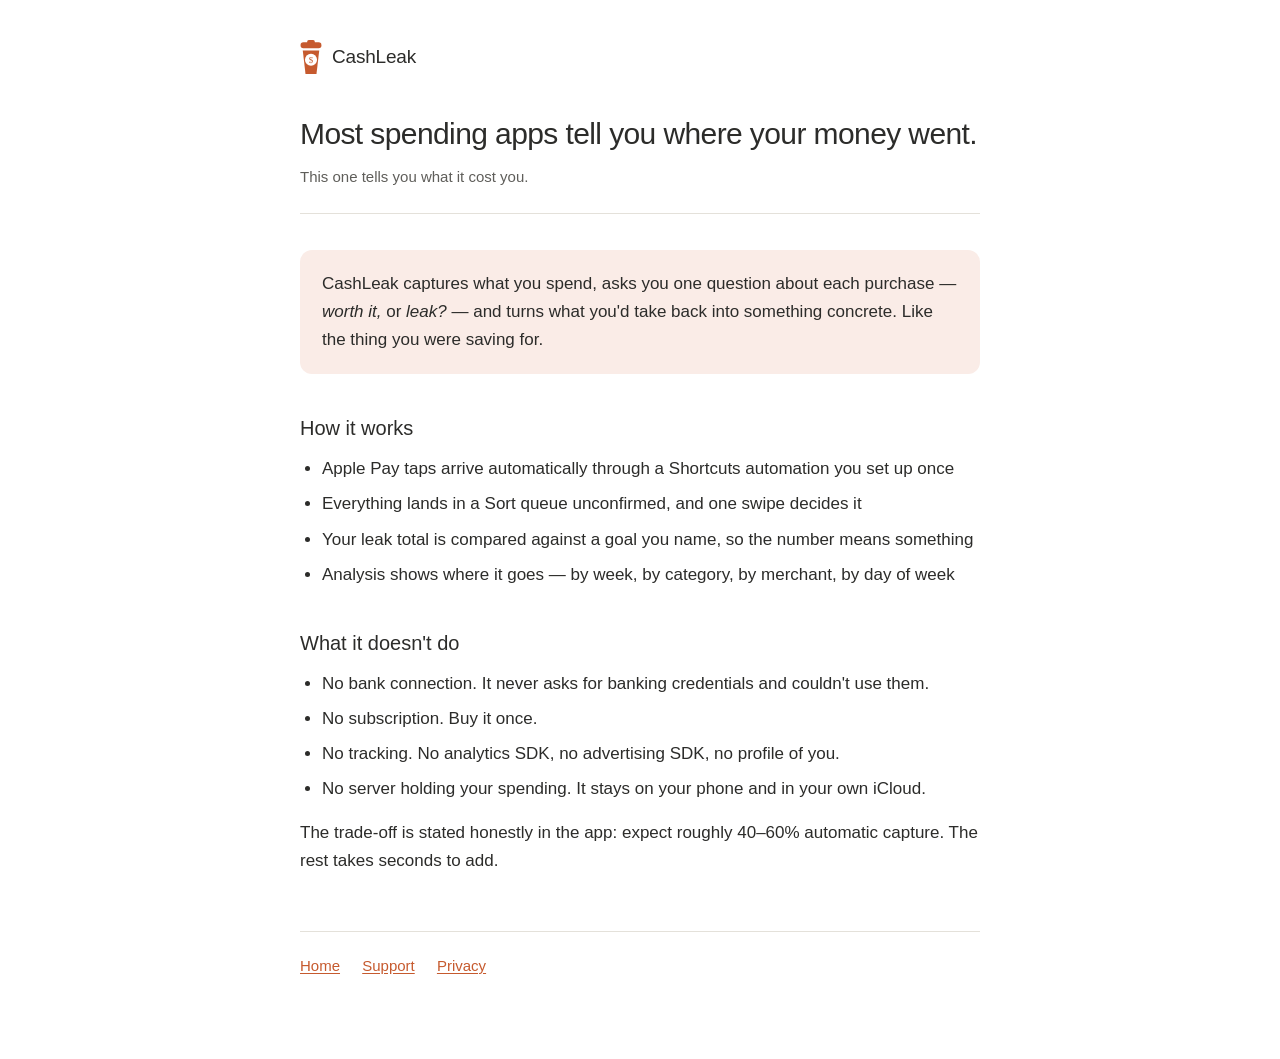
==== docs/index.html @ 2df8ec70 "Add privacy policy and support pages for GitHub Pages App Store Connect blocks review without a host" ====
<!DOCTYPE html>
<html lang="en">
<head>
<meta charset="utf-8">
<meta name="viewport" content="width=device-width, initial-scale=1">
<title>CashLeak</title>
<meta name="description" content="An iPhone spending tracker that tells you what your spending cost you, not just where it went.">
<link rel="stylesheet" href="_style.css">
</head>
<body>
<div class="wrap">

<header>
  <a class="mark" href="index.html">
    <svg viewBox="0 0 40 62" width="22" height="34" aria-hidden="true"><rect x="13" y="0" width="14" height="7" rx="3" fill="#C65A2E"/><rect x="1" y="4" width="38" height="11" rx="5" fill="#C65A2E"/><path d="M5 19 L35 19 L30 62 L10 62 Z" fill="#C65A2E"/><circle cx="20" cy="36" r="11" fill="#FFFFFF"/><text x="20" y="42" font-size="16" fill="#C65A2E" text-anchor="middle" font-family="Georgia, serif">$</text></svg>
    <span>CashLeak</span>
  </a>
  <h1>Most spending apps tell you where your money went.</h1>
  <p class="dateline">This one tells you what it cost you.</p>
</header>

<div class="lede">
  <p>CashLeak captures what you spend, asks you one question about each purchase — <em>worth it,</em> or <em>leak?</em> — and turns what you'd take back into something concrete. Like the thing you were saving for.</p>
</div>

<h2>How it works</h2>

<ul>
  <li>Apple Pay taps arrive automatically through a Shortcuts automation you set up once</li>
  <li>Everything lands in a Sort queue unconfirmed, and one swipe decides it</li>
  <li>Your leak total is compared against a goal you name, so the number means something</li>
  <li>Analysis shows where it goes — by week, by category, by merchant, by day of week</li>
</ul>

<h2>What it doesn't do</h2>

<ul>
  <li><strong>No bank connection.</strong> It never asks for banking credentials and couldn't use them.</li>
  <li><strong>No subscription.</strong> Buy it once.</li>
  <li><strong>No tracking.</strong> No analytics SDK, no advertising SDK, no profile of you.</li>
  <li><strong>No server holding your spending.</strong> It stays on your phone and in your own iCloud.</li>
</ul>

<p>The trade-off is stated honestly in the app: expect roughly 40–60% automatic capture. The rest takes seconds to add.</p>

<footer>
  <a href="index.html">Home</a>
  <a href="support.html">Support</a>
  <a href="privacy.html">Privacy</a>
</footer>

</div>
</body>
</html>
---- docs/_style.css ----
:root {
  --brand: #C65A2E;
  --ink: #2C2C2A;
  --muted: #5F5E5A;
  --line: #E4E1DA;
  --wash: #FAECE7;
  --page: #FFFFFF;
}

@media (prefers-color-scheme: dark) {
  :root {
    --brand: #F0997B;
    --ink: #F1EFE8;
    --muted: #B4B2A9;
    --line: #3A3937;
    --wash: #2A1712;
    --page: #171614;
  }
}

* { box-sizing: border-box; }

body {
  margin: 0;
  padding: 0 24px 80px;
  background: var(--page);
  color: var(--ink);
  font: 400 17px/1.65 -apple-system, BlinkMacSystemFont, "Segoe UI", Roboto, Helvetica, Arial, sans-serif;
  -webkit-text-size-adjust: 100%;
}

.wrap { max-width: 680px; margin: 0 auto; }

header {
  border-bottom: 1px solid var(--line);
  padding: 40px 0 24px;
  margin-bottom: 36px;
}

.mark {
  display: inline-flex;
  align-items: center;
  gap: 10px;
  text-decoration: none;
  color: var(--ink);
}

.mark svg { display: block; }

.mark span { font-size: 19px; font-weight: 500; letter-spacing: -0.01em; }

h1 { font-size: 30px; font-weight: 500; letter-spacing: -0.02em; margin: 26px 0 6px; }
h2 { font-size: 20px; font-weight: 500; margin: 38px 0 10px; }
h3 { font-size: 17px; font-weight: 500; margin: 26px 0 6px; }

.dateline { color: var(--muted); font-size: 15px; margin: 0; }

p { margin: 0 0 16px; }

ul { margin: 0 0 16px; padding-left: 22px; }
li { margin-bottom: 7px; }

a { color: var(--brand); text-underline-offset: 2px; }

strong { font-weight: 500; }

.lede {
  background: var(--wash);
  border-radius: 12px;
  padding: 20px 22px;
  margin: 0 0 30px;
}

.lede p:last-child { margin-bottom: 0; }

table { width: 100%; border-collapse: collapse; margin: 0 0 20px; font-size: 16px; }
th, td { text-align: left; padding: 11px 12px 11px 0; border-bottom: 1px solid var(--line); vertical-align: top; }
th { font-weight: 500; color: var(--muted); font-size: 14px; }

footer {
  border-top: 1px solid var(--line);
  margin-top: 56px;
  padding-top: 22px;
  color: var(--muted);
  font-size: 15px;
}

footer a { margin-right: 18px; }
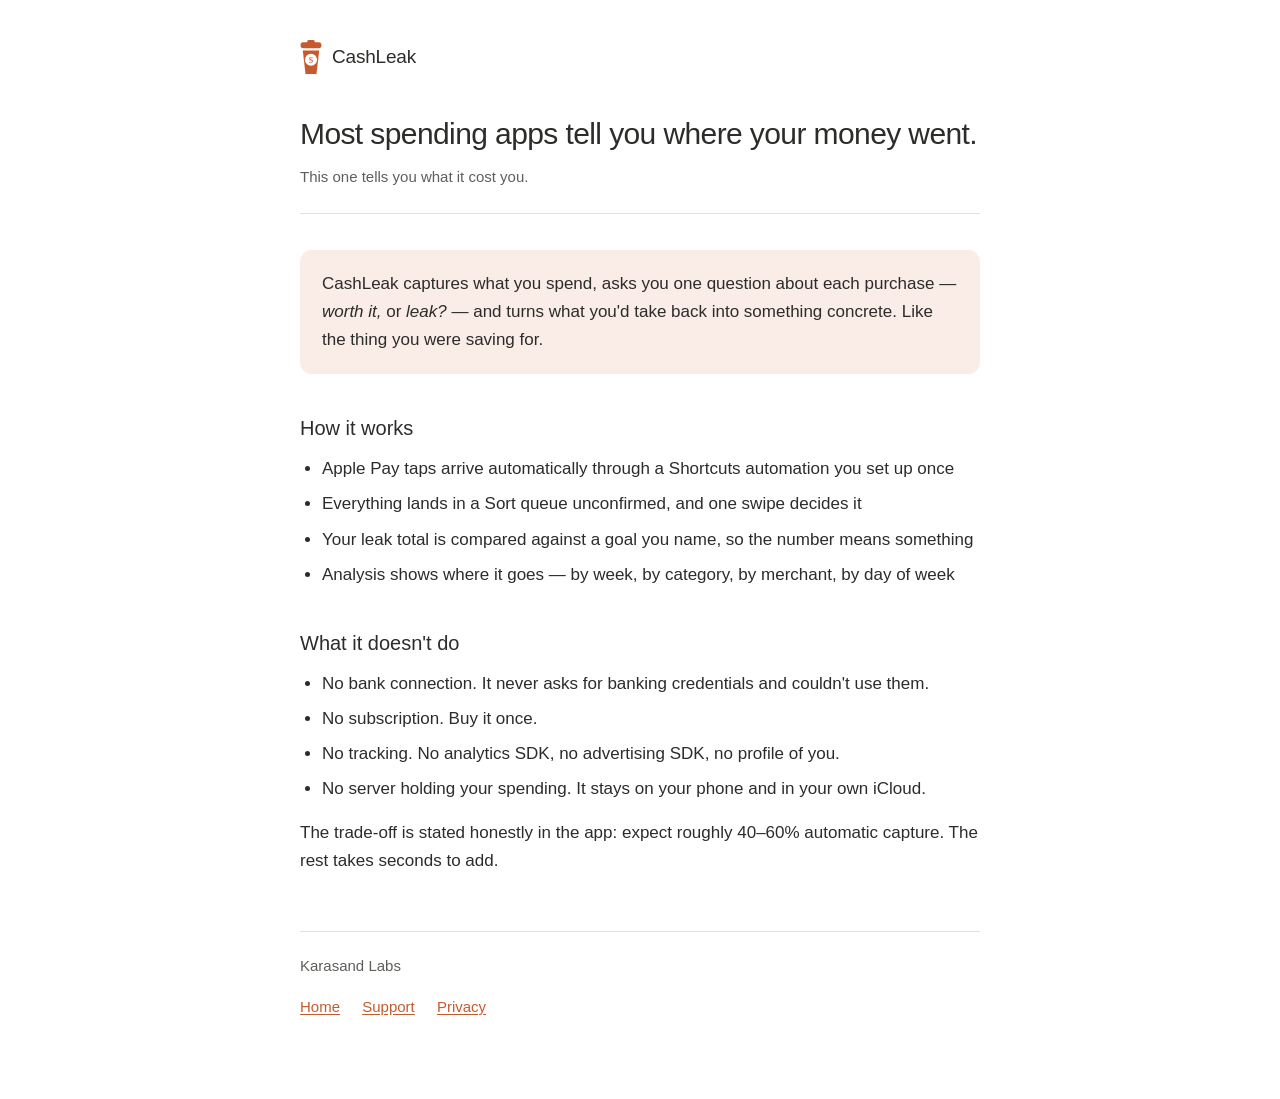
==== commit b7db02ac: "Use the Karasand Labs support addresses support@karasandlabs.com throughout, with karasandlabs@gmail" ====
--- a/docs/index.html
+++ b/docs/index.html
@@ -44,6 +44,7 @@
 <p>The trade-off is stated honestly in the app: expect roughly 40–60% automatic capture. The rest takes seconds to add.</p>
 
 <footer>
+  <p>Karasand Labs</p>
   <a href="index.html">Home</a>
   <a href="support.html">Support</a>
   <a href="privacy.html">Privacy</a>
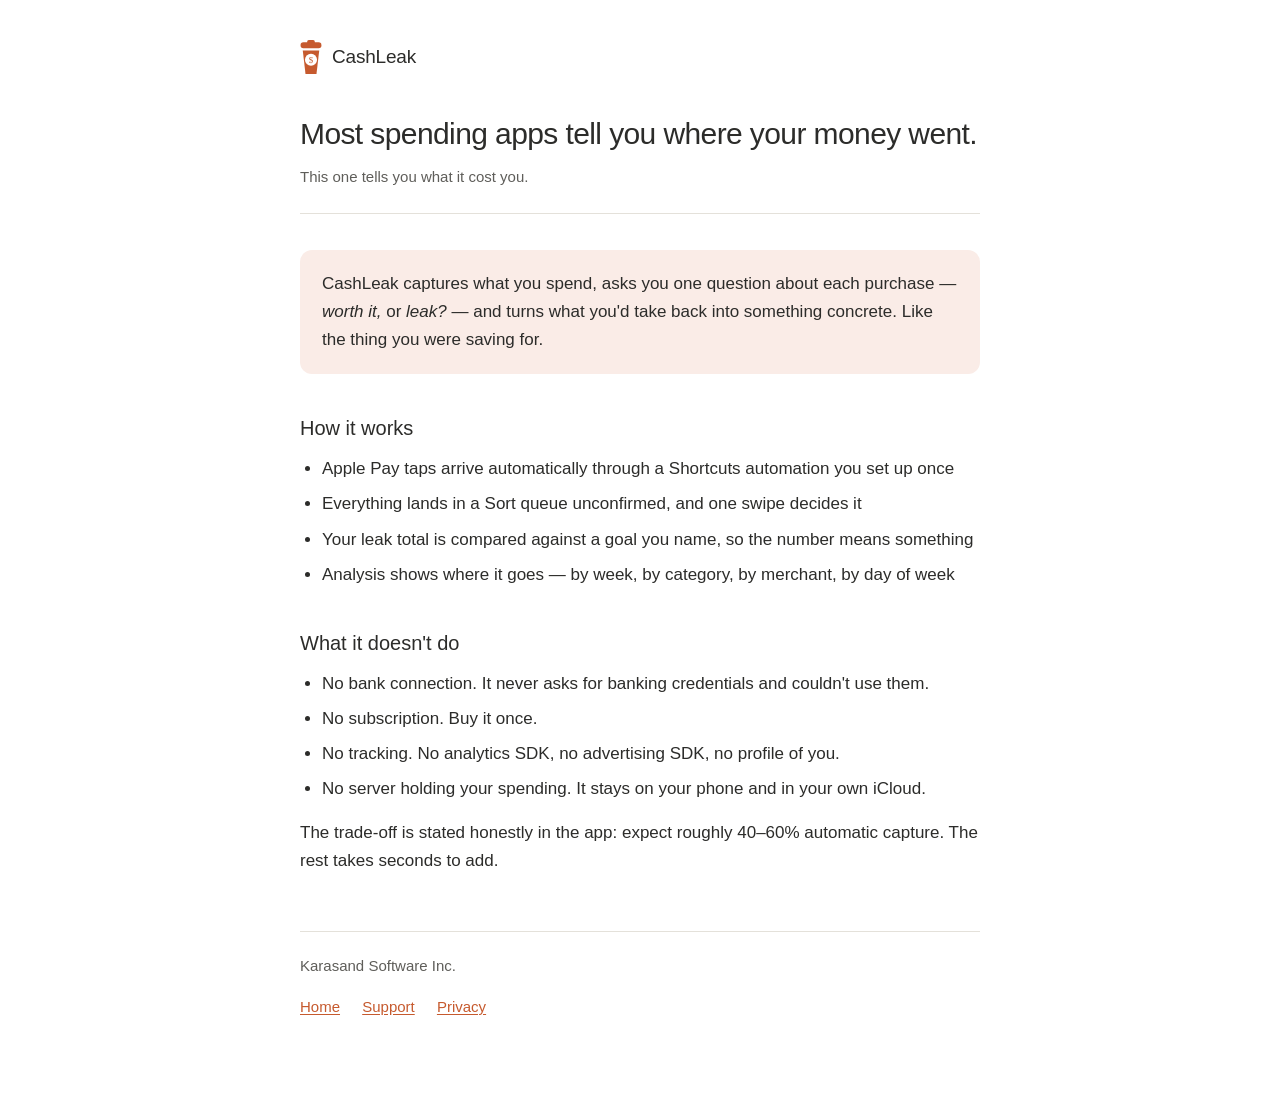
==== commit a9ac83f5: "Name the legal entity in the privacy policy karasandlabs.com's own footer reads 'Karasand Software I" ====
--- a/docs/index.html
+++ b/docs/index.html
@@ -44,10 +44,10 @@
 <p>The trade-off is stated honestly in the app: expect roughly 40–60% automatic capture. The rest takes seconds to add.</p>
 
 <footer>
-  <p>Karasand Labs</p>
+  <p>Karasand Software Inc.</p>
   <a href="index.html">Home</a>
   <a href="support.html">Support</a>
-  <a href="privacy.html">Privacy</a>
+  <a href="https://github.com/anurmamedov/cashleak/blob/main/PRIVACY.md">Privacy</a>
 </footer>
 
 </div>
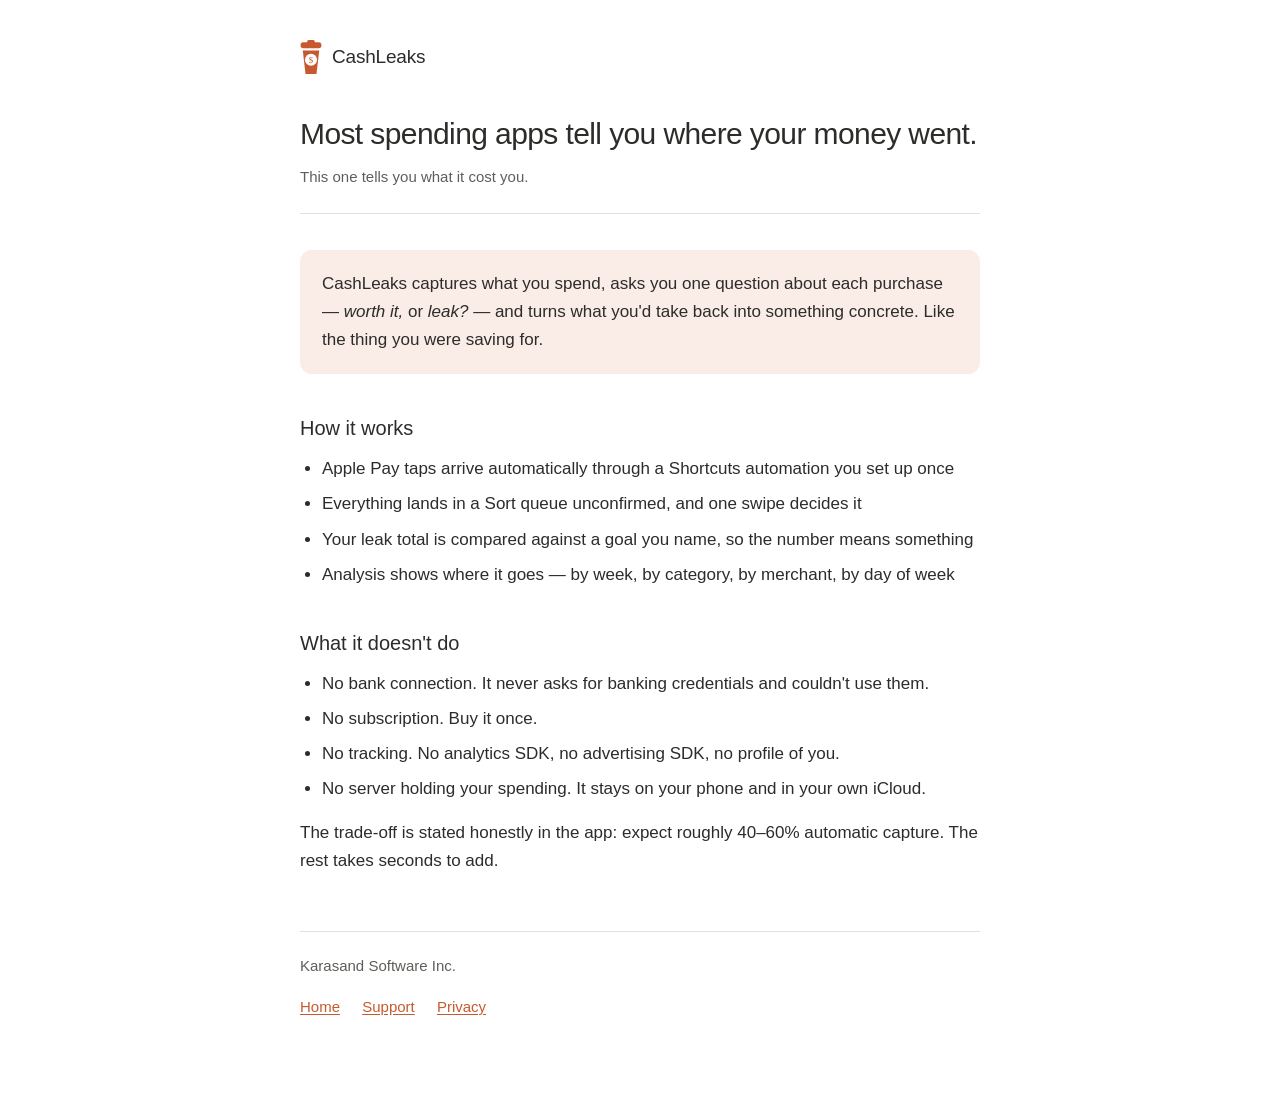
==== commit 870615dc: "Rename to CashLeaks throughout The home screen label was reading 'cashleak' — the app had no CFBundl" ====
--- a/docs/index.html
+++ b/docs/index.html
@@ -3,7 +3,7 @@
 <head>
 <meta charset="utf-8">
 <meta name="viewport" content="width=device-width, initial-scale=1">
-<title>CashLeak</title>
+<title>CashLeaks</title>
 <meta name="description" content="An iPhone spending tracker that tells you what your spending cost you, not just where it went.">
 <link rel="stylesheet" href="_style.css">
 </head>
@@ -13,14 +13,14 @@
 <header>
   <a class="mark" href="index.html">
     <svg viewBox="0 0 40 62" width="22" height="34" aria-hidden="true"><rect x="13" y="0" width="14" height="7" rx="3" fill="#C65A2E"/><rect x="1" y="4" width="38" height="11" rx="5" fill="#C65A2E"/><path d="M5 19 L35 19 L30 62 L10 62 Z" fill="#C65A2E"/><circle cx="20" cy="36" r="11" fill="#FFFFFF"/><text x="20" y="42" font-size="16" fill="#C65A2E" text-anchor="middle" font-family="Georgia, serif">$</text></svg>
-    <span>CashLeak</span>
+    <span>CashLeaks</span>
   </a>
   <h1>Most spending apps tell you where your money went.</h1>
   <p class="dateline">This one tells you what it cost you.</p>
 </header>
 
 <div class="lede">
-  <p>CashLeak captures what you spend, asks you one question about each purchase — <em>worth it,</em> or <em>leak?</em> — and turns what you'd take back into something concrete. Like the thing you were saving for.</p>
+  <p>CashLeaks captures what you spend, asks you one question about each purchase — <em>worth it,</em> or <em>leak?</em> — and turns what you'd take back into something concrete. Like the thing you were saving for.</p>
 </div>
 
 <h2>How it works</h2>
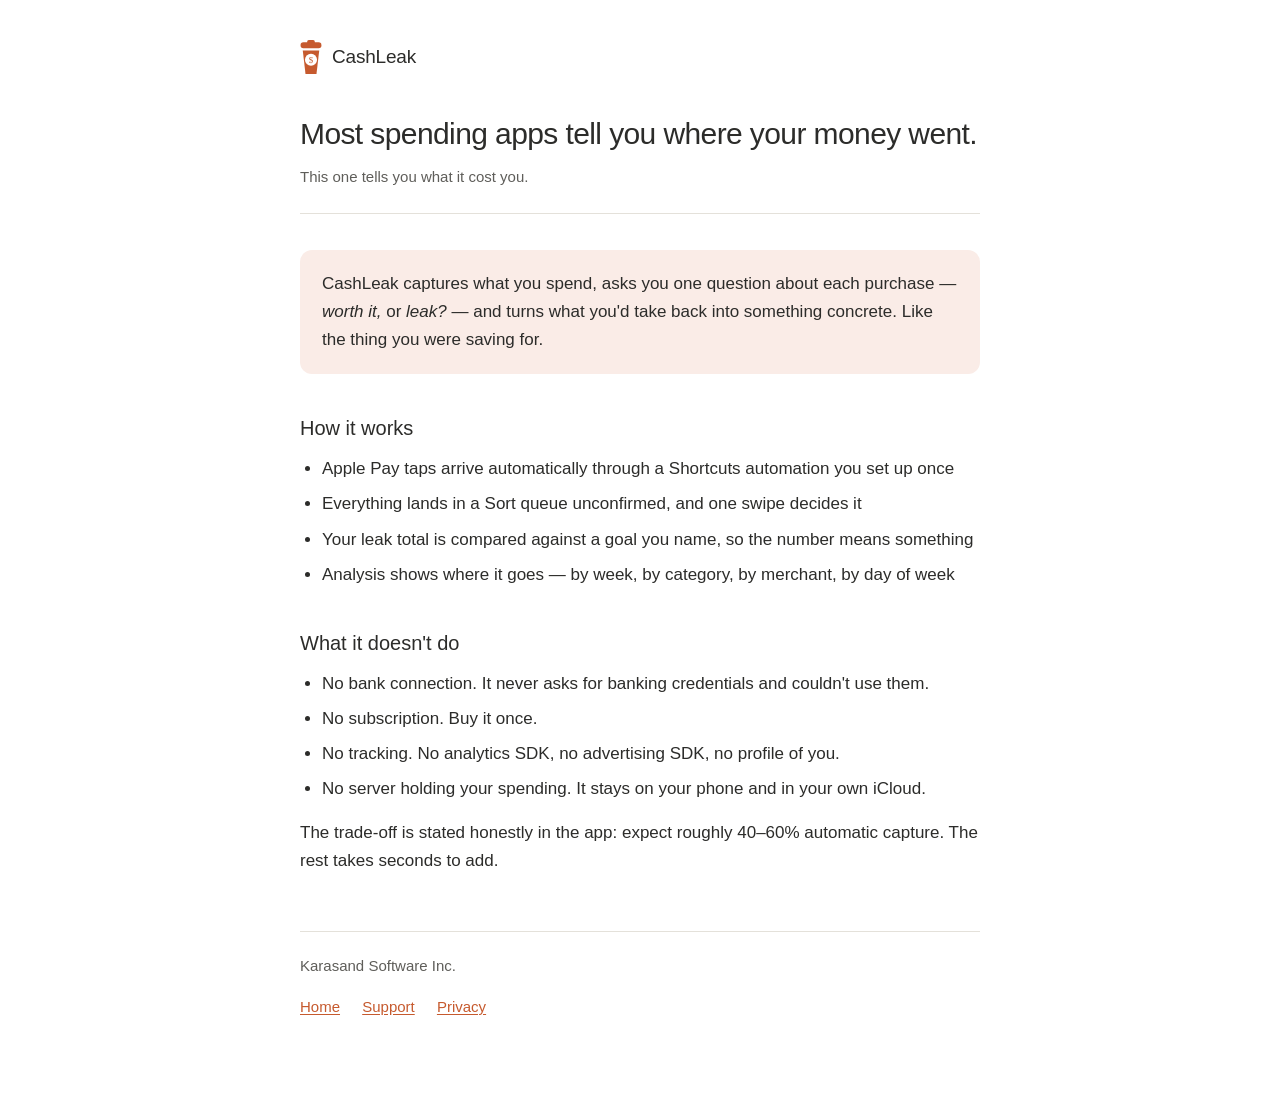
==== commit 2317a216: "Back to CashLeak, and move identifiers to the company domain Name reverts to CashLeak everywhere - d" ====
--- a/docs/index.html
+++ b/docs/index.html
@@ -3,7 +3,7 @@
 <head>
 <meta charset="utf-8">
 <meta name="viewport" content="width=device-width, initial-scale=1">
-<title>CashLeaks</title>
+<title>CashLeak</title>
 <meta name="description" content="An iPhone spending tracker that tells you what your spending cost you, not just where it went.">
 <link rel="stylesheet" href="_style.css">
 </head>
@@ -13,14 +13,14 @@
 <header>
   <a class="mark" href="index.html">
     <svg viewBox="0 0 40 62" width="22" height="34" aria-hidden="true"><rect x="13" y="0" width="14" height="7" rx="3" fill="#C65A2E"/><rect x="1" y="4" width="38" height="11" rx="5" fill="#C65A2E"/><path d="M5 19 L35 19 L30 62 L10 62 Z" fill="#C65A2E"/><circle cx="20" cy="36" r="11" fill="#FFFFFF"/><text x="20" y="42" font-size="16" fill="#C65A2E" text-anchor="middle" font-family="Georgia, serif">$</text></svg>
-    <span>CashLeaks</span>
+    <span>CashLeak</span>
   </a>
   <h1>Most spending apps tell you where your money went.</h1>
   <p class="dateline">This one tells you what it cost you.</p>
 </header>
 
 <div class="lede">
-  <p>CashLeaks captures what you spend, asks you one question about each purchase — <em>worth it,</em> or <em>leak?</em> — and turns what you'd take back into something concrete. Like the thing you were saving for.</p>
+  <p>CashLeak captures what you spend, asks you one question about each purchase — <em>worth it,</em> or <em>leak?</em> — and turns what you'd take back into something concrete. Like the thing you were saving for.</p>
 </div>
 
 <h2>How it works</h2>
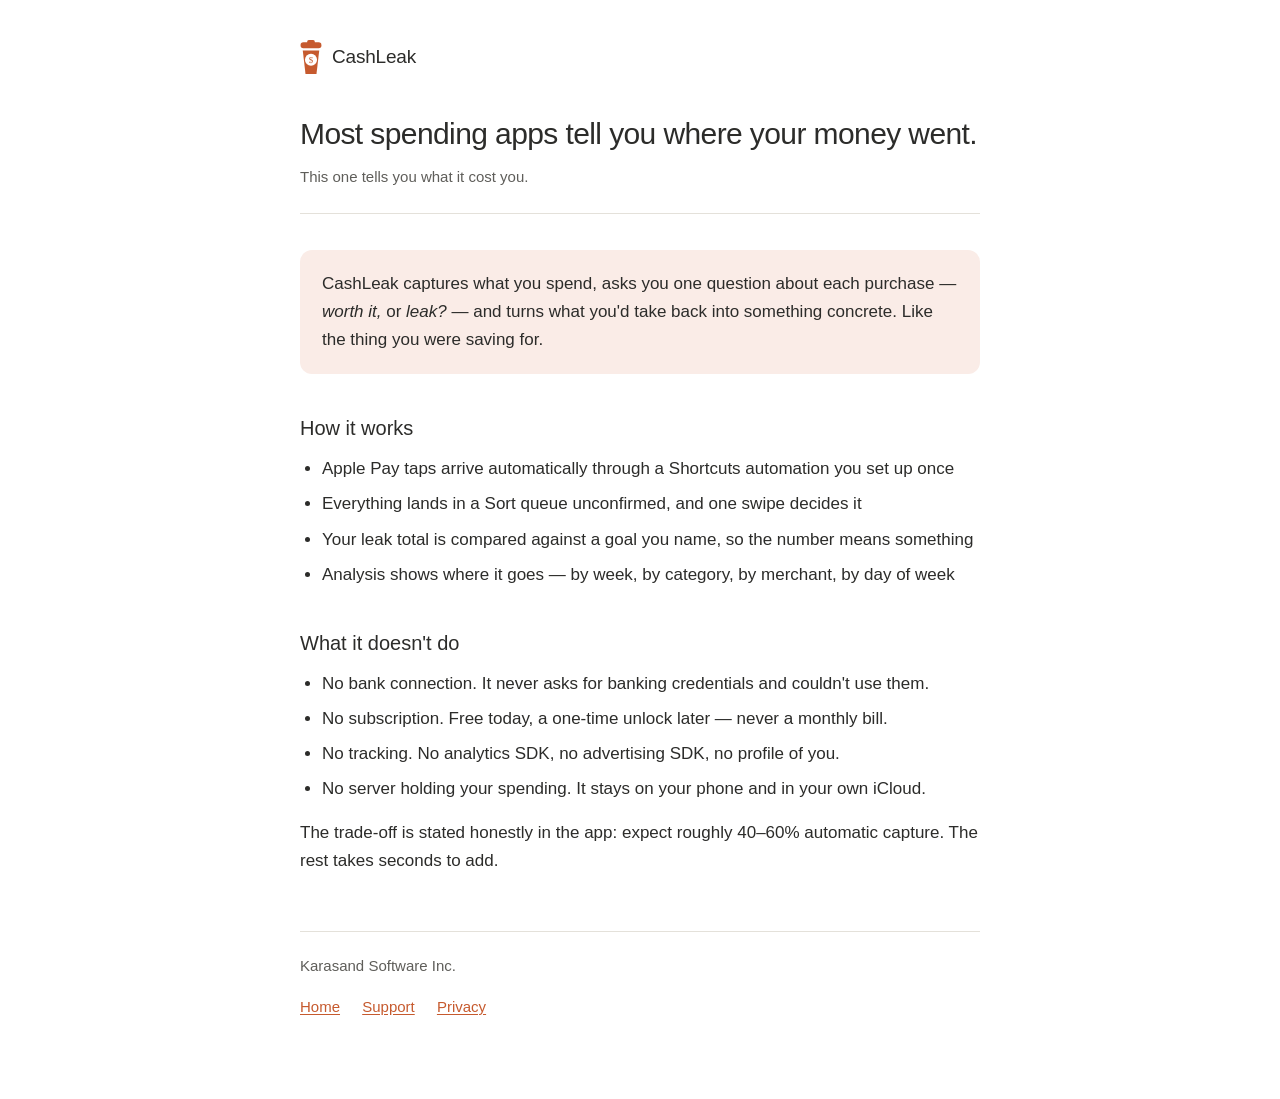
==== commit a5094f2a: "Bring every document in line with D-017 and D-018 LISTING.md still said 'There is no account to crea" ====
--- a/docs/index.html
+++ b/docs/index.html
@@ -36,7 +36,7 @@
 
 <ul>
   <li><strong>No bank connection.</strong> It never asks for banking credentials and couldn't use them.</li>
-  <li><strong>No subscription.</strong> Buy it once.</li>
+  <li><strong>No subscription.</strong> Free today, a one-time unlock later — never a monthly bill.</li>
   <li><strong>No tracking.</strong> No analytics SDK, no advertising SDK, no profile of you.</li>
   <li><strong>No server holding your spending.</strong> It stays on your phone and in your own iCloud.</li>
 </ul>
